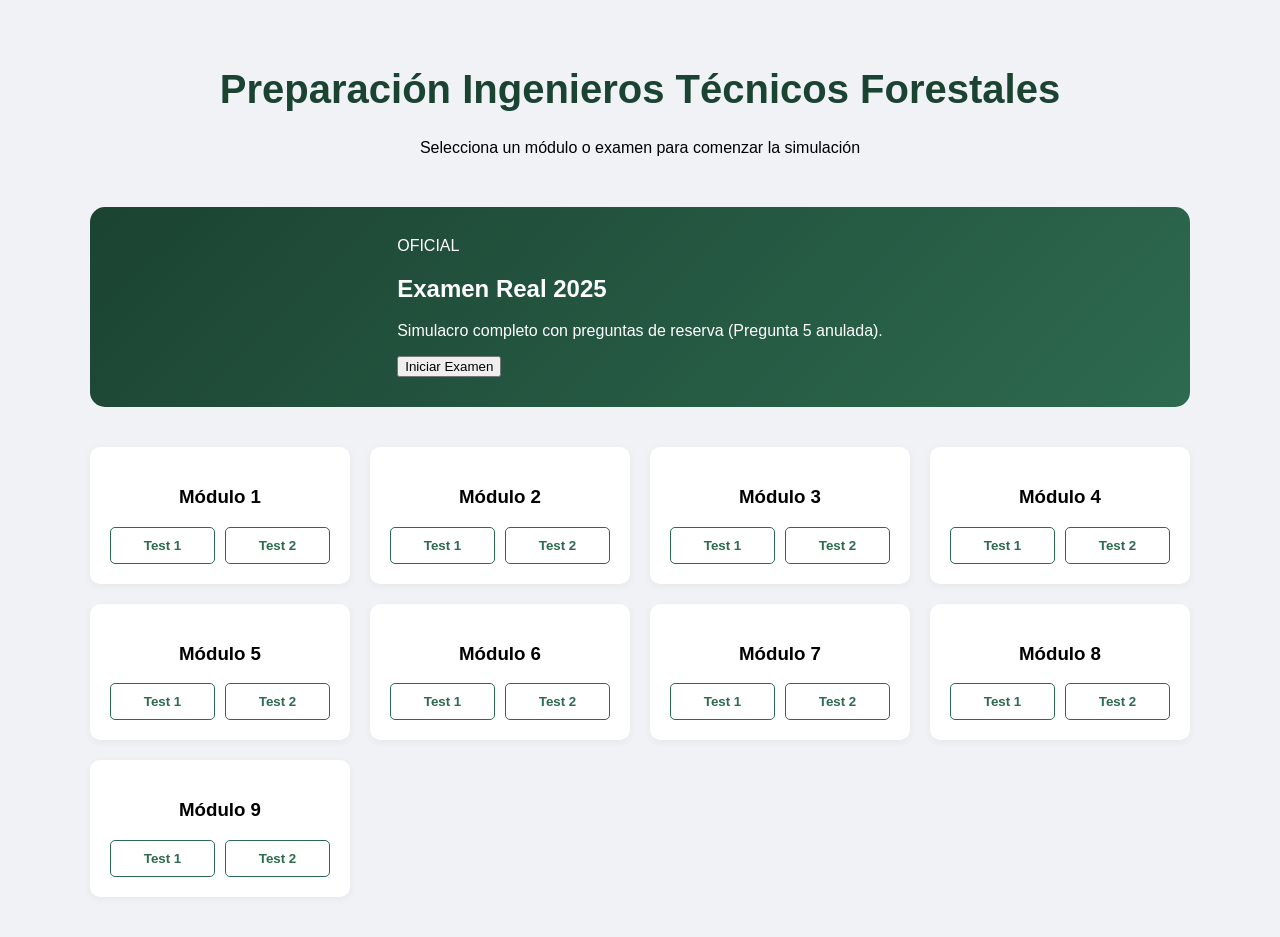
==== index.html @ 8cdfacab "Creada pagina index para dar acceso a tests     Se modifica el nombre del archivo EXAMEN_2025.html a" ====
<!DOCTYPE html>
<html lang="es">

<head>
    <meta charset="UTF-8">
    <meta name="viewport" content="width=device-width, initial-scale=1.0">
    <title>Academia Forestal - Panel de Tests</title>
    <link rel="stylesheet" href="css/dashboard-style.css">
</head>

<body>

    <div class="dashboard-container">
        <header class="main-header">
            <h1>Preparación Ingenieros Técnicos Forestales</h1>
            <p>Selecciona un módulo o examen para comenzar la simulación</p>
        </header>

        <section class="exam-highlight">
            <div class="card premium" onclick="irAlTest('EXAMEN_2025')">
                <div class="card-content">
                    <span class="badge">OFICIAL</span>
                    <h2>Examen Real 2025</h2>
                    <p>Simulacro completo con preguntas de reserva (Pregunta 5 anulada).</p>
                    <button class="btn-start">Iniciar Examen</button>
                </div>
            </div>
        </section>

        <div class="modules-grid" id="modules-menu"></div>
    </div>

    <script>
        const totalModulos = 9;
        const grid = document.getElementById('modules-menu');

        for (let i = 1; i <= totalModulos; i++) {
            const moduleCard = document.createElement('div');
            moduleCard.className = 'module-card';
            moduleCard.innerHTML = `
            <h3>Módulo ${i}</h3>
            <div class="test-buttons">
                <button onclick="irAlTest('m${i}_t1')">Test 1</button>
                <button onclick="irAlTest('m${i}_t2')">Test 2</button>
            </div>
        `;
            grid.appendChild(moduleCard);
        }

        function irAlTest(id) {
            // Si haces clic en Módulo 2 Test 2, esto genera: simulador.html#m2_t2
            window.location.href = `simulador.html#${id}`;
        }

    </script>
</body>

</html>
---- css/dashboard-style.css ----
:root {
    --forest-dark: #1b4332;
    --forest-light: #2d6a4f;
    --gold: #d4a373;
    --white: #ffffff;
}

body {
    font-family: 'Segoe UI', sans-serif;
    background-color: #f0f2f5;
    margin: 0;
    padding: 40px 20px;
}

.dashboard-container { max-width: 1100px; margin: 0 auto; }

.main-header { text-align: center; margin-bottom: 50px; }
.main-header h1 { color: var(--forest-dark); font-size: 2.5rem; }

/* Tarjeta Examen Real */
.exam-highlight { margin-bottom: 40px; }
.card.premium {
    background: linear-gradient(135deg, var(--forest-dark), var(--forest-light));
    color: white;
    padding: 30px;
    border-radius: 15px;
    cursor: pointer;
    transition: transform 0.3s;
    display: flex;
    justify-content: center;
}
.card.premium:hover { transform: translateY(-5px); box-shadow: 0 10px 20px rgba(0,0,0,0.2); }

/* Grid de Módulos */
.modules-grid {
    display: grid;
    grid-template-columns: repeat(auto-fill, minmax(250px, 1fr));
    gap: 20px;
}

.module-card {
    background: white;
    padding: 20px;
    border-radius: 10px;
    box-shadow: 0 2px 8px rgba(0,0,0,0.05);
    text-align: center;
}

.test-buttons { display: flex; gap: 10px; margin-top: 15px; }
.test-buttons button {
    flex: 1;
    padding: 10px;
    border: 1px solid var(--forest-light);
    background: transparent;
    color: var(--forest-light);
    border-radius: 5px;
    cursor: pointer;
    font-weight: bold;
}
.test-buttons button:hover {
    background: var(--forest-light);
    color: white;
}
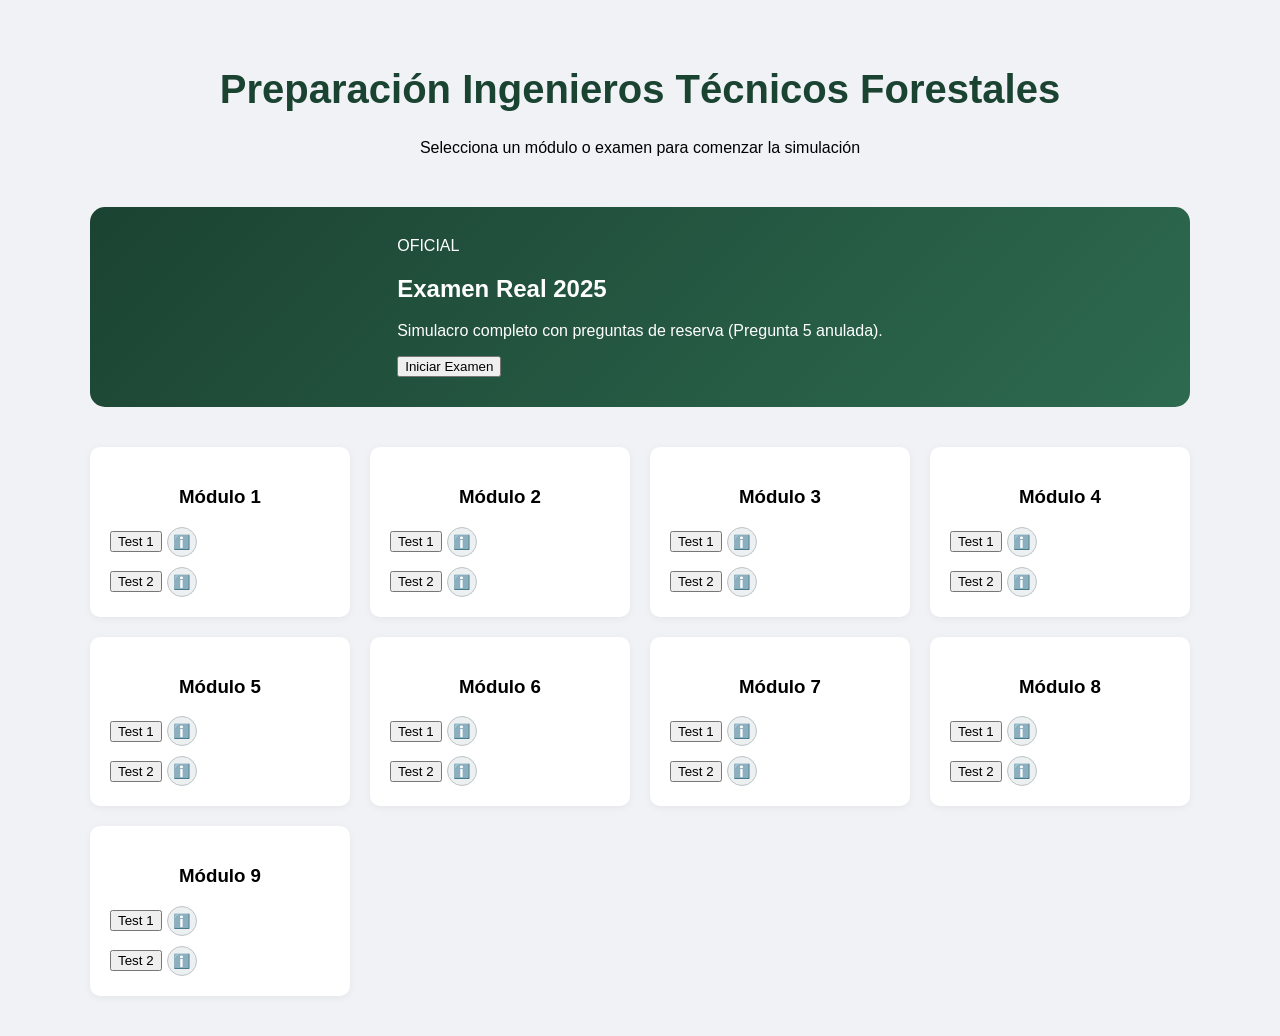
==== commit 6d574c2b: "Actualizacion: se pone numeración preguntas y temas" ====
--- a/index.html
+++ b/index.html
@@ -34,24 +34,64 @@
         const totalModulos = 9;
         const grid = document.getElementById('modules-menu');
 
+        // Generar los módulos
         for (let i = 1; i <= totalModulos; i++) {
             const moduleCard = document.createElement('div');
             moduleCard.className = 'module-card';
             moduleCard.innerHTML = `
-            <h3>Módulo ${i}</h3>
-            <div class="test-buttons">
+        <h3>Módulo ${i}</h3>
+        <div class="test-row">
+            <div class="test-group">
                 <button onclick="irAlTest('m${i}_t1')">Test 1</button>
+                <button class="btn-info" onclick="verTemas('m${i}_t1')">ℹ️</button>
+            </div>
+            <div class="test-group">
                 <button onclick="irAlTest('m${i}_t2')">Test 2</button>
+                <button class="btn-info" onclick="verTemas('m${i}_t2')">ℹ️</button>
             </div>
-        `;
+        </div>
+    `;
             grid.appendChild(moduleCard);
         }
 
         function irAlTest(id) {
-            // Si haces clic en Módulo 2 Test 2, esto genera: simulador.html#m2_t2
             window.location.href = `simulador.html#${id}`;
         }
 
+        // NUEVA FUNCIÓN: Carga el JS temporalmente para leer el temario
+        function verTemas(testId) {
+    window.informacionTest = null;
+    const tempScript = document.createElement('script');
+    tempScript.src = `js/${testId}.js?v=${new Date().getTime()}`;
+    
+    tempScript.onload = () => {
+        if (window.informacionTest && window.informacionTest.temario) {
+            const info = window.informacionTest.temario;
+            let mensaje = `📋 ${window.informacionTest.titulo.toUpperCase()}\n\n`;
+
+            // Si existen temas generales
+            if (info.general && info.general.length > 0) {
+                mensaje += `🔹 TEMARIO GENERAL:\n` + info.general.map(t => `  • ${t}`).join('\n') + `\n\n`;
+            }
+
+            // Si existen temas específicos
+            if (info.especifico && info.especifico.length > 0) {
+                mensaje += `🔸 TEMARIO ESPECÍFICO:\n` + info.especifico.map(t => `  • ${t}`).join('\n');
+            }
+
+            alert(mensaje);
+        } else {
+            alert("Información de temario no disponible.");
+        }
+        tempScript.remove();
+    };
+    
+    tempScript.onerror = () => {
+        alert("Error al cargar el archivo.");
+        tempScript.remove();
+    };
+    document.head.appendChild(tempScript);
+}
     </script>
 </body>
 
--- a/css/dashboard-style.css
+++ b/css/dashboard-style.css
@@ -60,4 +60,33 @@
 .test-buttons button:hover {
     background: var(--forest-light);
     color: white;
+}
+
+.test-row {
+    display: flex;
+    flex-direction: column;
+    gap: 10px;
+}
+
+.test-group {
+    display: flex;
+    gap: 5px;
+    align-items: center;
+}
+
+.btn-info {
+    background: #ecf0f1;
+    border: 1px solid #bdc3c7;
+    border-radius: 50%;
+    width: 30px;
+    height: 30px;
+    cursor: pointer;
+    font-size: 14px;
+    display: flex;
+    align-items: center;
+    justify-content: center;
+}
+
+.btn-info:hover {
+    background: #dfe6e9;
 }
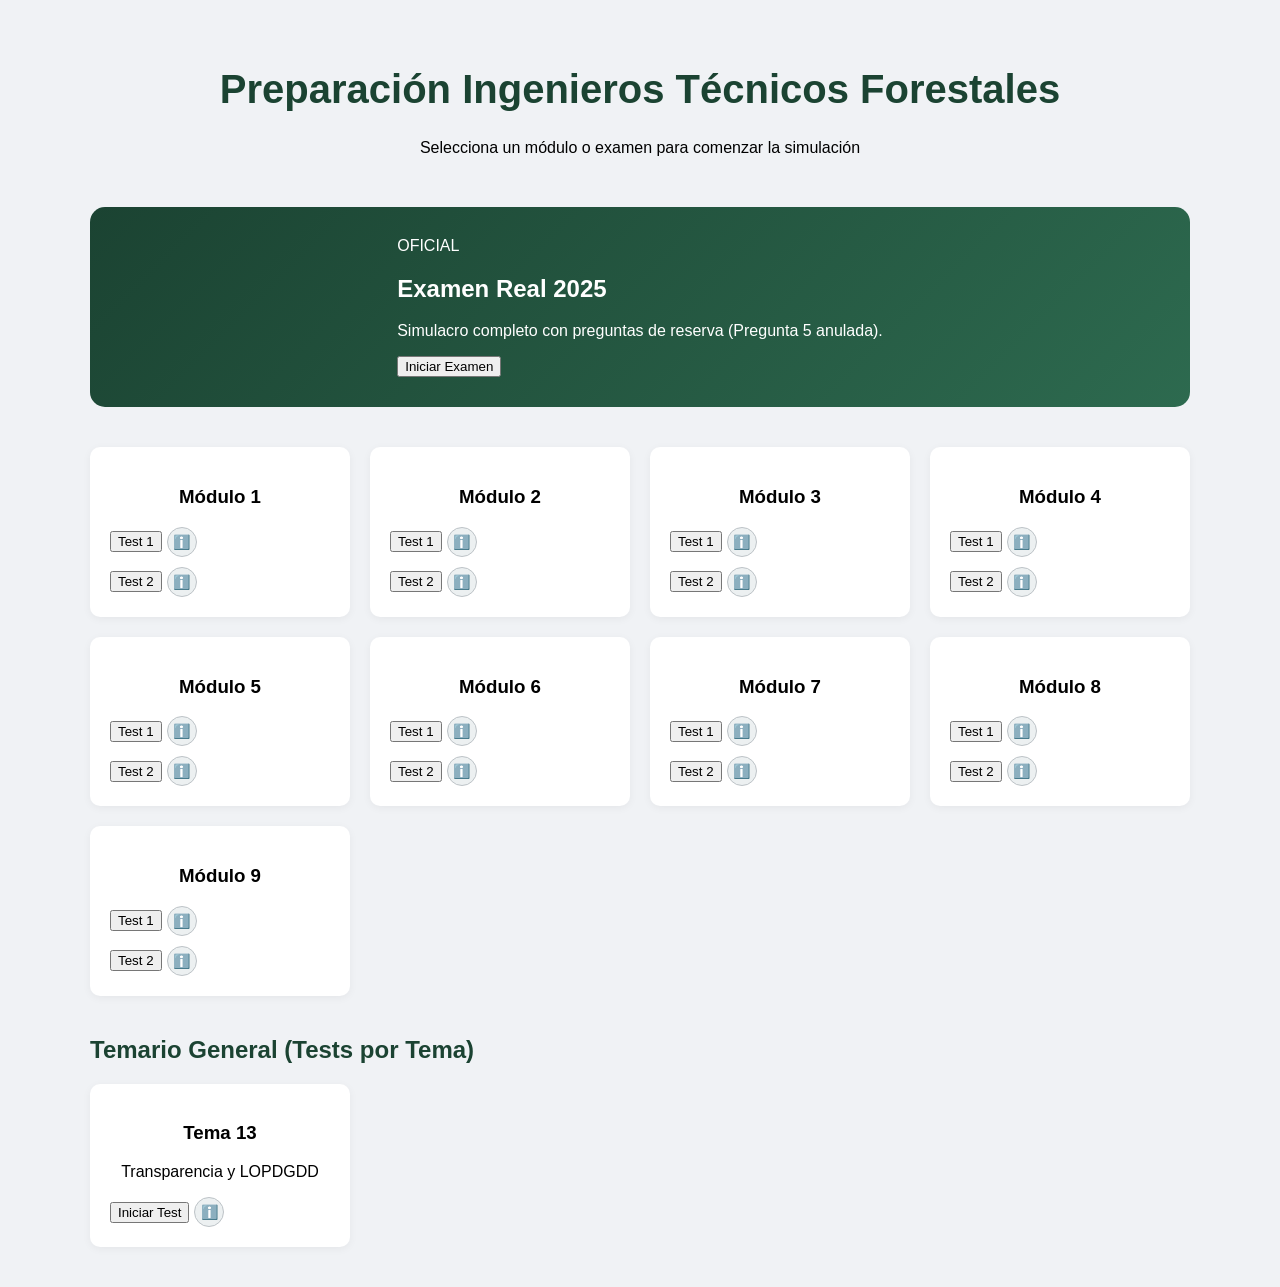
==== commit 3e72e625: "Añadimos test por tema" ====
--- a/index.html
+++ b/index.html
@@ -28,6 +28,20 @@
         </section>
 
         <div class="modules-grid" id="modules-menu"></div>
+        
+        <h2 style="margin-top: 40px; color: var(--forest-dark);">Temario General (Tests por Tema)</h2>
+        <div class="modules-grid">
+            <div class="module-card">
+                <h3>Tema 13</h3>
+                <p>Transparencia y LOPDGDD</p>
+                <div class="test-row">
+                    <div class="test-group">
+                        <button onclick="irAlTest('test_G_13')">Iniciar Test</button>
+                        <button class="btn-info" onclick="verTemas('test_G_13')">ℹ️</button>
+                    </div>
+                </div>
+            </div>
+        </div>
     </div>
 
     <script>
@@ -60,38 +74,38 @@
 
         // NUEVA FUNCIÓN: Carga el JS temporalmente para leer el temario
         function verTemas(testId) {
-    window.informacionTest = null;
-    const tempScript = document.createElement('script');
-    tempScript.src = `js/${testId}.js?v=${new Date().getTime()}`;
-    
-    tempScript.onload = () => {
-        if (window.informacionTest && window.informacionTest.temario) {
-            const info = window.informacionTest.temario;
-            let mensaje = `📋 ${window.informacionTest.titulo.toUpperCase()}\n\n`;
+            window.informacionTest = null;
+            const tempScript = document.createElement('script');
+            tempScript.src = `js/${testId}.js?v=${new Date().getTime()}`;
 
-            // Si existen temas generales
-            if (info.general && info.general.length > 0) {
-                mensaje += `🔹 TEMARIO GENERAL:\n` + info.general.map(t => `  • ${t}`).join('\n') + `\n\n`;
-            }
+            tempScript.onload = () => {
+                if (window.informacionTest && window.informacionTest.temario) {
+                    const info = window.informacionTest.temario;
+                    let mensaje = `📋 ${window.informacionTest.titulo.toUpperCase()}\n\n`;
 
-            // Si existen temas específicos
-            if (info.especifico && info.especifico.length > 0) {
-                mensaje += `🔸 TEMARIO ESPECÍFICO:\n` + info.especifico.map(t => `  • ${t}`).join('\n');
-            }
+                    // Si existen temas generales
+                    if (info.general && info.general.length > 0) {
+                        mensaje += `🔹 TEMARIO GENERAL:\n` + info.general.map(t => `  • ${t}`).join('\n') + `\n\n`;
+                    }
 
-            alert(mensaje);
-        } else {
-            alert("Información de temario no disponible.");
+                    // Si existen temas específicos
+                    if (info.especifico && info.especifico.length > 0) {
+                        mensaje += `🔸 TEMARIO ESPECÍFICO:\n` + info.especifico.map(t => `  • ${t}`).join('\n');
+                    }
+
+                    alert(mensaje);
+                } else {
+                    alert("Información de temario no disponible.");
+                }
+                tempScript.remove();
+            };
+
+            tempScript.onerror = () => {
+                alert("Error al cargar el archivo.");
+                tempScript.remove();
+            };
+            document.head.appendChild(tempScript);
         }
-        tempScript.remove();
-    };
-    
-    tempScript.onerror = () => {
-        alert("Error al cargar el archivo.");
-        tempScript.remove();
-    };
-    document.head.appendChild(tempScript);
-}
     </script>
 </body>
 
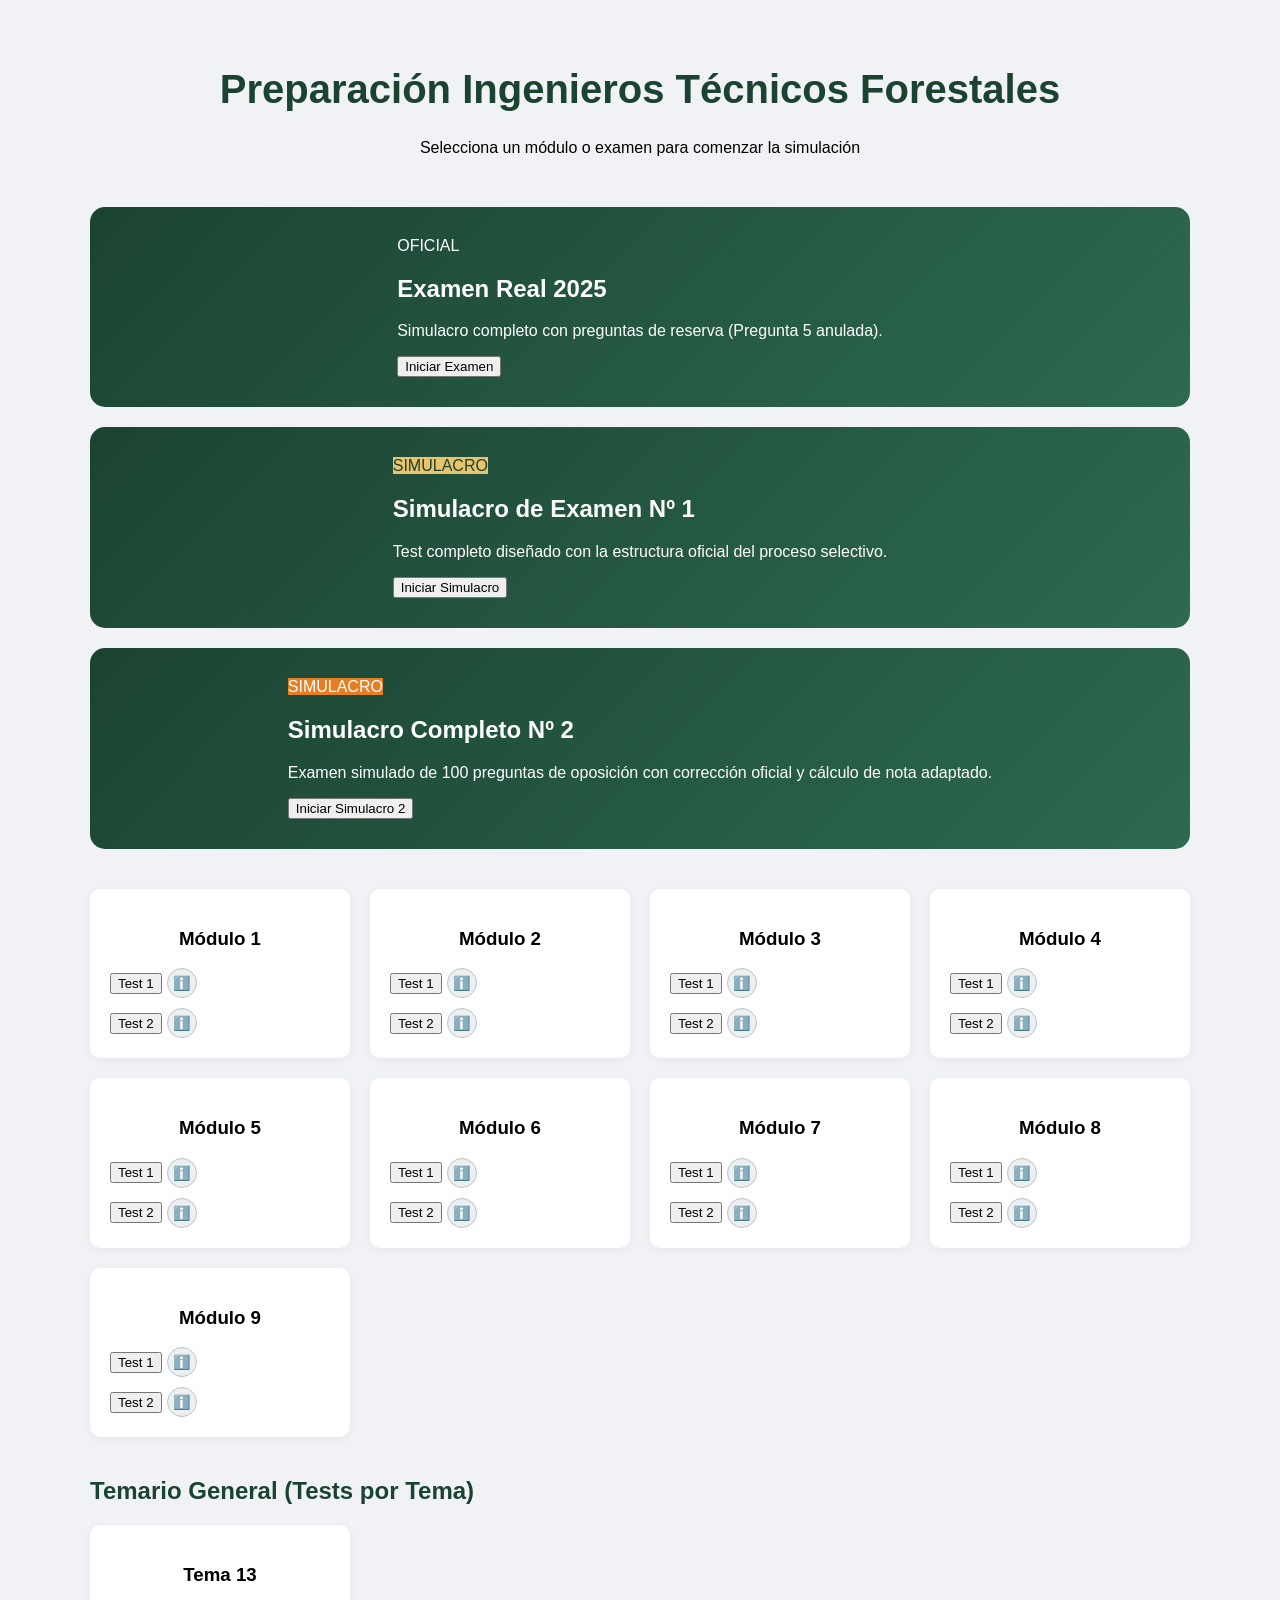
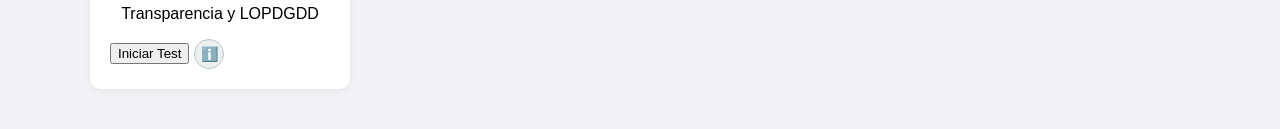
==== commit 9ae68255: "le añado dos simulacros" ====
--- a/index.html
+++ b/index.html
@@ -25,10 +25,38 @@
                     <button class="btn-start">Iniciar Examen</button>
                 </div>
             </div>
+
+            <div class="card premium" onclick="irAlTest('Simulacro_1')"
+                style="margin-top: 20px; background: linear-gradient(135deg, #1b4332, #2d6a4f);">
+                <div class="card-content">
+                    <span class="badge" style="background: #e9c46a; color: #1b4332;">SIMULACRO</span>
+                    <h2>Simulacro de Examen Nº 1</h2>
+                    <p>Test completo diseñado con la estructura oficial del proceso selectivo.</p>
+                    <button class="btn-start">Iniciar Simulacro</button>
+                </div>
+            </div>
+
+            <div class="card premium" onclick="irAlTest('Simulacro_2')"
+                style="margin-top: 20px; background: linear-gradient(135deg, #1b4332, #2d6a4f);">
+                <div class="card-content">
+                    <span class="badge" style="background: #e67e22;">SIMULACRO</span>
+                    <h2>Simulacro Completo Nº 2</h2>
+                    <p>Examen simulado de 100 preguntas de oposición con corrección oficial y cálculo de nota adaptado.</p>
+                    <button class="btn-start">Iniciar Simulacro 2</button>
+                </div>
+            </div>
         </section>
 
         <div class="modules-grid" id="modules-menu"></div>
-        
+
+        <div id="download-container" style="text-align: center; margin: 20px 0; display: none;">
+            <a id="download-link" href="#" class="btn-start"
+                style="background-color: #2c5d3f; text-decoration: none; display: inline-block; padding: 10px 20px; border-radius: 8px; color: white;"
+                download>
+                <span id="download-text">📥 Descargar PDF</span>
+            </a>
+        </div>
+
         <h2 style="margin-top: 40px; color: var(--forest-dark);">Temario General (Tests por Tema)</h2>
         <div class="modules-grid">
             <div class="module-card">
@@ -79,29 +107,42 @@
             tempScript.src = `js/${testId}.js?v=${new Date().getTime()}`;
 
             tempScript.onload = () => {
-                if (window.informacionTest && window.informacionTest.temario) {
+                const container = document.getElementById('download-container');
+                const link = document.getElementById('download-link');
+                const text = document.getElementById('download-text');
+
+                if (window.informacionTest) {
+                    // 1. Personalizamos el botón con el nombre del módulo/test
+                    const nombreTest = window.informacionTest.titulo || testId;
+                    text.innerHTML = `📥 Descargar PDF: ${nombreTest}`;
+                    link.href = `pdf/${testId}.pdf`;
+                    container.style.display = 'block';
+
+                    // 2. Preparamos el mensaje del alert
                     const info = window.informacionTest.temario;
-                    let mensaje = `📋 ${window.informacionTest.titulo.toUpperCase()}\n\n`;
+                    let mensaje = `📋 ${nombreTest.toUpperCase()}\n\n`;
 
-                    // Si existen temas generales
-                    if (info.general && info.general.length > 0) {
-                        mensaje += `🔹 TEMARIO GENERAL:\n` + info.general.map(t => `  • ${t}`).join('\n') + `\n\n`;
+                    if (info && info.general && info.general.length > 0) {
+                        mensaje += `🔹 GENERAL:\n` + info.general.map(t => `  • ${t}`).join('\n') + `\n\n`;
                     }
-
-                    // Si existen temas específicos
-                    if (info.especifico && info.especifico.length > 0) {
-                        mensaje += `🔸 TEMARIO ESPECÍFICO:\n` + info.especifico.map(t => `  • ${t}`).join('\n');
+                    if (info && info.especifico && info.especifico.length > 0) {
+                        mensaje += `🔸 ESPECÍFICO:\n` + info.especifico.map(t => `  • ${t}`).join('\n');
                     }
 
                     alert(mensaje);
                 } else {
-                    alert("Información de temario no disponible.");
+                    // Si el JS no tiene el objeto informacionTest, usamos el ID del test como nombre
+                    text.innerHTML = `📥 Descargar PDF: ${testId}`;
+                    link.href = `pdf/${testId}.pdf`;
+                    container.style.display = 'block';
+                    alert("Información de temario detallada no disponible, pero puedes descargar el PDF.");
                 }
                 tempScript.remove();
             };
 
             tempScript.onerror = () => {
-                alert("Error al cargar el archivo.");
+                document.getElementById('download-container').style.display = 'none';
+                alert("No se encontró información para este test.");
                 tempScript.remove();
             };
             document.head.appendChild(tempScript);
